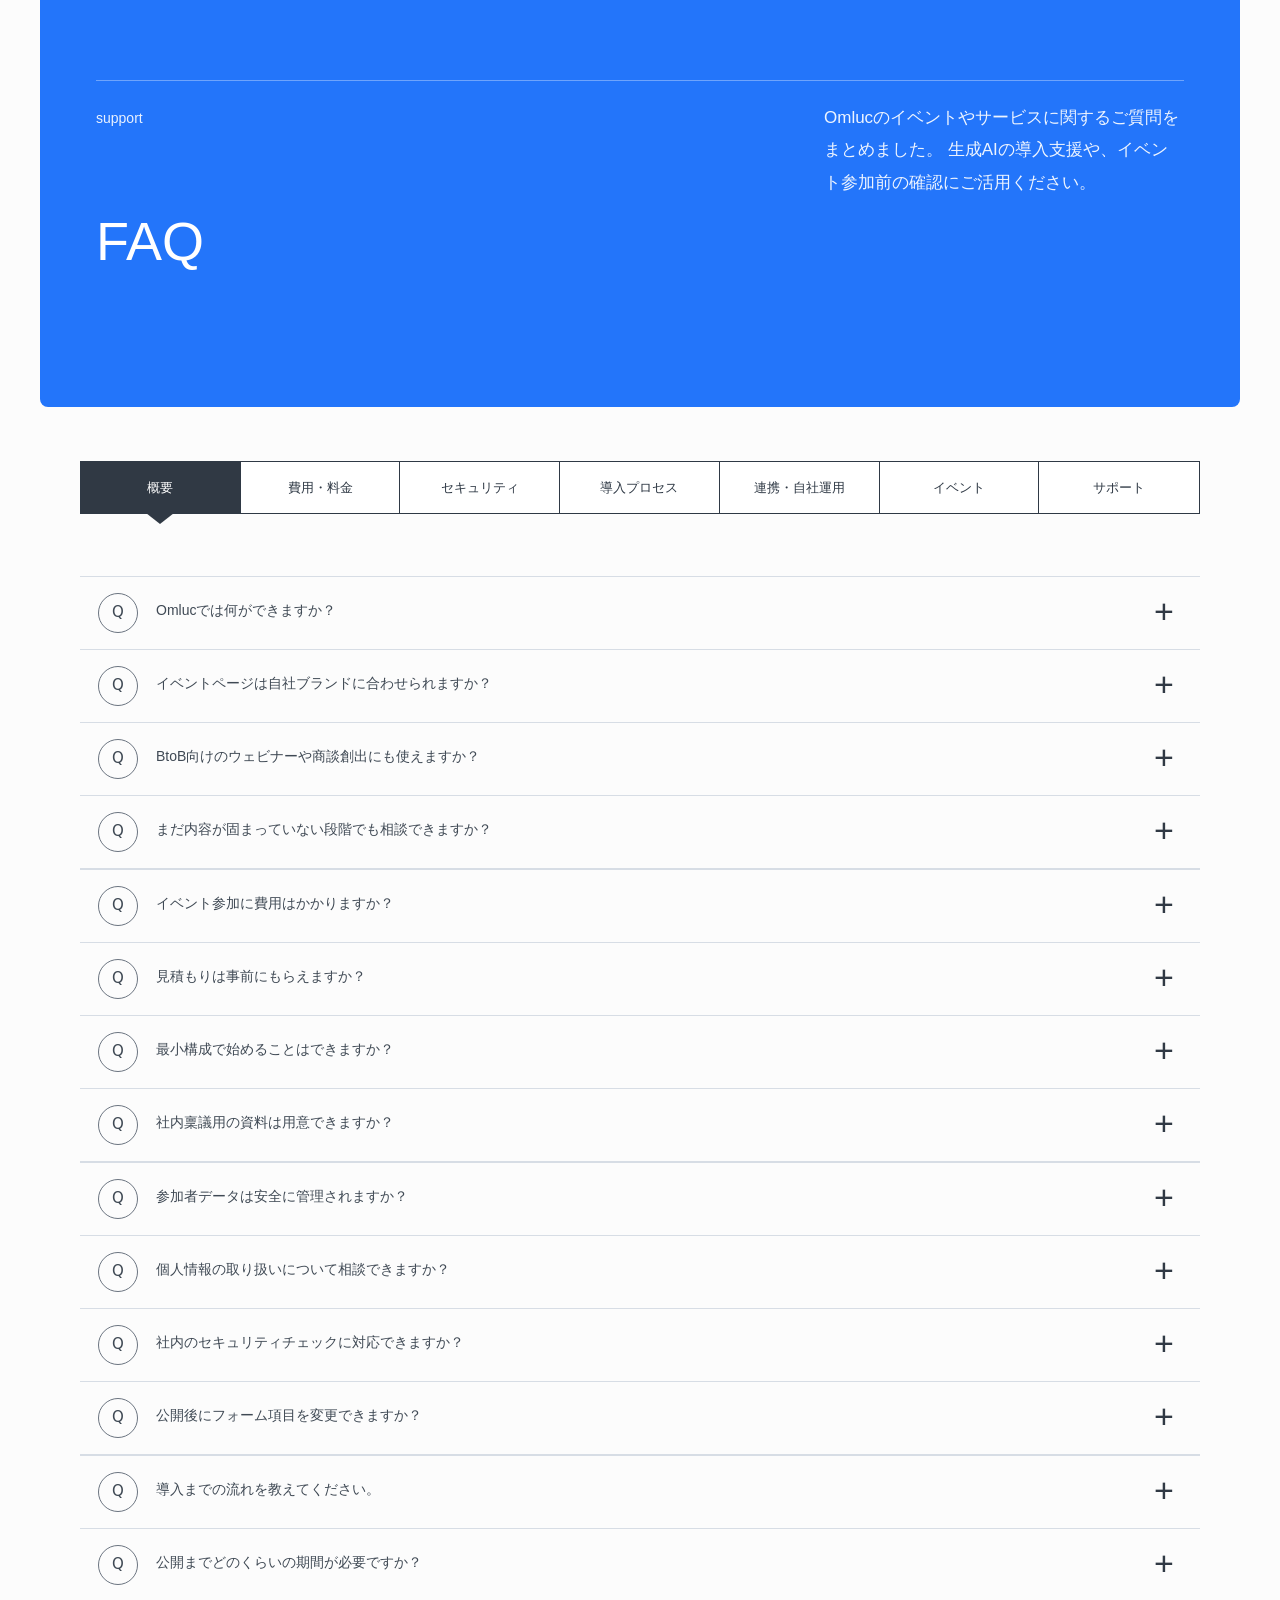
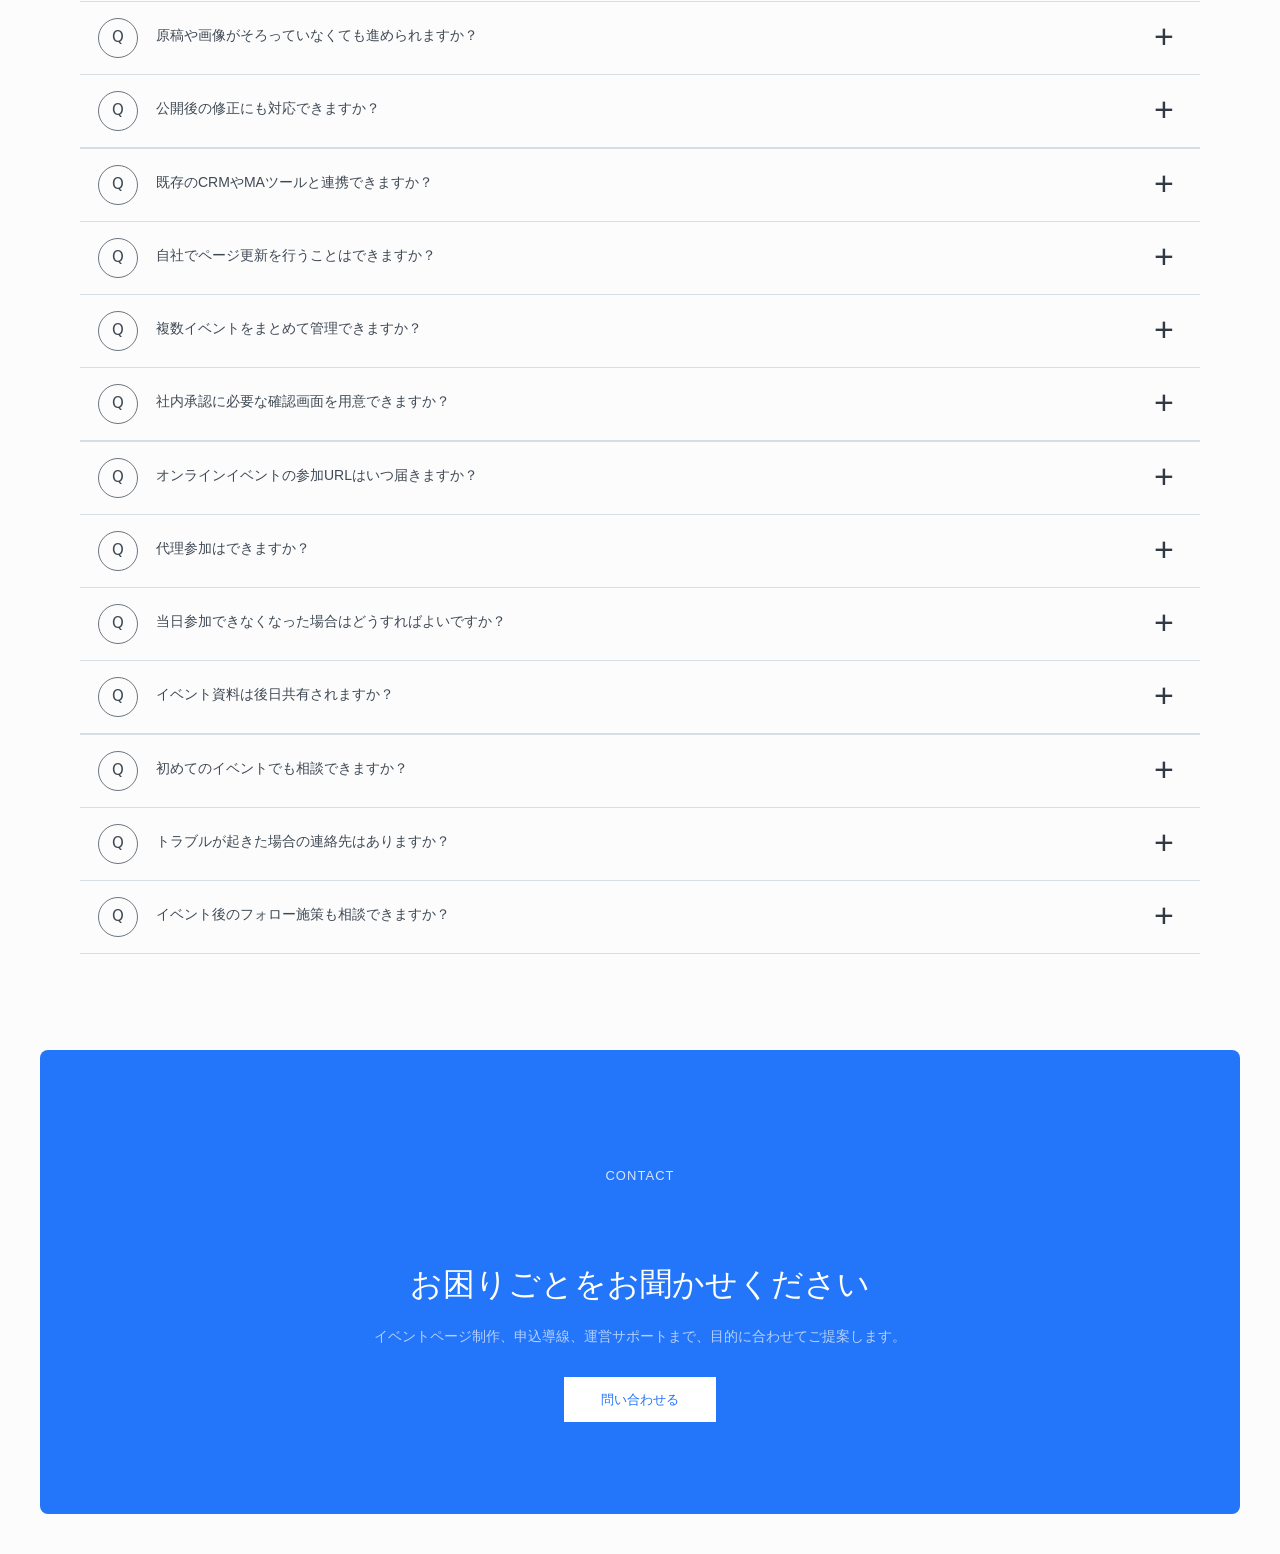
==== outputs/index.html @ 854fe70c "Add Omluc FAQ mockup" ====
<!DOCTYPE html>
<html lang="ja">
  <head>
    <meta charset="UTF-8" />
    <meta name="viewport" content="width=device-width, initial-scale=1.0" />
    <title>FAQ | Omluc</title>
    <link rel="stylesheet" href="style.css" />
  </head>
  <body>
    <header class="hero">
      <div class="hero__inner">
        <div class="hero__title">
          <p class="eyebrow">support</p>
          <h1>FAQ</h1>
        </div>
        <div class="hero__copy">
          <p>
            Omlucのイベントやサービスに関するご質問をまとめました。
            生成AIの導入支援や、イベント参加前の確認にご活用ください。
          </p>
        </div>
      </div>
    </header>

    <main>
      <section class="finder" aria-label="FAQカテゴリ">
        <div class="content">
          <div class="tags" aria-label="カテゴリタグ">
            <p class="tags__label">カテゴリから探す</p>
            <div class="tags__list">
              <a class="is-active" href="#basic">概要</a>
              <a href="#pricing">費用・料金</a>
              <a href="#security">セキュリティ</a>
              <a href="#process">導入プロセス</a>
              <a href="#integration">連携・自社運用</a>
              <a href="#event">イベント</a>
              <a href="#support">サポート</a>
            </div>
          </div>
        </div>
      </section>

      <section class="intro">
        <div class="content">
          <p class="intro__title">よく見られる質問</p>
          <ul class="quick-links">
            <li><a href="#q-basic-01">Omlucでは何ができますか？</a></li>
            <li><a href="#q-pricing-01">イベント参加に費用はかかりますか？</a></li>
            <li><a href="#q-security-01">データは安全に管理されますか？</a></li>
            <li><a href="#q-process-01">導入までの流れを教えてください。</a></li>
          </ul>
        </div>
      </section>

      <div class="faq-wrap">
        <section class="faq-section" id="basic">
          <h2>Omlucについて</h2>
          <div class="faq-list">
            <details class="faq-item" id="q-basic-01">
              <summary>Omlucでは何ができますか？</summary>
              <div class="faq-answer">
                <p>
                  Omlucは、法人向けのイベント運営や顧客接点づくりを支援するサービスです。企画段階の整理から、告知、申込導線、参加後のフォローまで、目的に合わせて設計できます。
                </p>
              </div>
            </details>
            <details class="faq-item">
              <summary>イベントページは自社ブランドに合わせられますか？</summary>
              <div class="faq-answer">
                <p>
                  はい。ロゴ、カラー、文言、CTA、フォーム項目などを調整し、既存サイトや営業資料と違和感のないトーンに整えられます。
                </p>
              </div>
            </details>
            <details class="faq-item">
              <summary>BtoB向けのウェビナーや商談創出にも使えますか？</summary>
              <div class="faq-answer">
                <p>
                  使えます。少人数セミナー、オンライン説明会、パートナー向けイベント、既存顧客向け勉強会など、営業活動に近いイベントにも対応します。
                </p>
              </div>
            </details>
            <details class="faq-item">
              <summary>まだ内容が固まっていない段階でも相談できますか？</summary>
              <div class="faq-answer">
                <p>
                  可能です。目的、対象者、開催形式、必要な申込項目などを一緒に整理し、実装前の構成案から検討できます。
                </p>
              </div>
            </details>
          </div>
        </section>

        <section class="faq-section" id="pricing">
          <h2>費用・料金</h2>
          <div class="faq-list">
            <details class="faq-item" id="q-pricing-01">
              <summary>イベント参加に費用はかかりますか？</summary>
              <div class="faq-answer">
                <p>
                  イベントごとに異なります。無料開催の場合は申込ページにその旨を明記し、有料開催の場合は料金、支払い方法、キャンセル条件を事前にご案内します。
                </p>
              </div>
            </details>
            <details class="faq-item">
              <summary>見積もりは事前にもらえますか？</summary>
              <div class="faq-answer">
                <p>
                  はい。ページ制作、運営支援、フォーム設計、配信環境など、必要な範囲を確認したうえでお見積もりします。
                </p>
              </div>
            </details>
            <details class="faq-item">
              <summary>最小構成で始めることはできますか？</summary>
              <div class="faq-answer">
                <p>
                  できます。まずは申込ページと基本的な参加者管理から始め、開催回数や運用体制に合わせて段階的に広げられます。
                </p>
              </div>
            </details>
            <details class="faq-item">
              <summary>社内稟議用の資料は用意できますか？</summary>
              <div class="faq-answer">
                <p>
                  必要に応じて、導入目的、想定効果、運用範囲、スケジュールを整理した資料作成をサポートします。
                </p>
              </div>
            </details>
          </div>
        </section>

        <section class="faq-section" id="security">
          <h2>セキュリティ・データ管理</h2>
          <div class="faq-list">
            <details class="faq-item" id="q-security-01">
              <summary>参加者データは安全に管理されますか？</summary>
              <div class="faq-answer">
                <p>
                  はい。取得する情報の範囲を最小限にし、用途や管理方法を明確にしたうえで運用します。必要に応じて貴社の規定に沿った確認も行います。
                </p>
              </div>
            </details>
            <details class="faq-item">
              <summary>個人情報の取り扱いについて相談できますか？</summary>
              <div class="faq-answer">
                <p>
                  可能です。申込フォームの項目、同意文言、プライバシーポリシーへの導線など、公開前に確認しながら整えます。
                </p>
              </div>
            </details>
            <details class="faq-item">
              <summary>社内のセキュリティチェックに対応できますか？</summary>
              <div class="faq-answer">
                <p>
                  事前に確認項目を共有いただければ、回答に必要な情報を整理します。詳細な監査や個別要件がある場合は、範囲を確認して対応します。
                </p>
              </div>
            </details>
            <details class="faq-item">
              <summary>公開後にフォーム項目を変更できますか？</summary>
              <div class="faq-answer">
                <p>
                  変更できます。ただし、すでに取得済みのデータとの整合性に影響する場合があるため、変更タイミングと運用手順を確認して進めます。
                </p>
              </div>
            </details>
          </div>
        </section>

        <section class="faq-section" id="process">
          <h2>導入プロセス・期間</h2>
          <div class="faq-list">
            <details class="faq-item" id="q-process-01">
              <summary>導入までの流れを教えてください。</summary>
              <div class="faq-answer">
                <p>
                  初回相談で目的と必要機能を確認し、構成案、デザイン、フォーム設計、公開前確認の順に進めます。小規模なページであれば短期間での準備も可能です。
                </p>
              </div>
            </details>
            <details class="faq-item">
              <summary>公開までどのくらいの期間が必要ですか？</summary>
              <div class="faq-answer">
                <p>
                  内容や確認フローによりますが、基本的なイベントページであれば1〜3週間程度が目安です。急ぎの場合は優先事項を絞って進行します。
                </p>
              </div>
            </details>
            <details class="faq-item">
              <summary>原稿や画像がそろっていなくても進められますか？</summary>
              <div class="faq-answer">
                <p>
                  はい。仮の構成と文言で先に全体像を作り、確定情報が入り次第差し替える進め方ができます。
                </p>
              </div>
            </details>
            <details class="faq-item">
              <summary>公開後の修正にも対応できますか？</summary>
              <div class="faq-answer">
                <p>
                  対応できます。開催前の細かな文言修正、申込締切の変更、満席表示、開催後のアーカイブ導線なども調整可能です。
                </p>
              </div>
            </details>
          </div>
        </section>

        <section class="faq-section" id="integration">
          <h2>連携・自社運用</h2>
          <div class="faq-list">
            <details class="faq-item">
              <summary>既存のCRMやMAツールと連携できますか？</summary>
              <div class="faq-answer">
                <p>
                  連携方法は利用中のツールによって異なります。CSV運用、フォーム連携、API連携など、現実的な運用負荷を見ながら設計します。
                </p>
              </div>
            </details>
            <details class="faq-item">
              <summary>自社でページ更新を行うことはできますか？</summary>
              <div class="faq-answer">
                <p>
                  可能です。更新頻度や担当者の人数に合わせて、編集しやすい構成や運用ルールを用意します。
                </p>
              </div>
            </details>
            <details class="faq-item">
              <summary>複数イベントをまとめて管理できますか？</summary>
              <div class="faq-answer">
                <p>
                  はい。開催一覧、カテゴリ別ページ、過去イベントのアーカイブなど、継続的なイベント運営を前提にした構成も設計できます。
                </p>
              </div>
            </details>
            <details class="faq-item">
              <summary>社内承認に必要な確認画面を用意できますか？</summary>
              <div class="faq-answer">
                <p>
                  公開前のレビューURLや確認用の画面を用意できます。関係者の確認が多い場合も、変更点を整理しながら進めます。
                </p>
              </div>
            </details>
          </div>
        </section>

        <section class="faq-section" id="event">
          <h2>イベント当日・参加方法</h2>
          <div class="faq-list">
            <details class="faq-item">
              <summary>オンラインイベントの参加URLはいつ届きますか？</summary>
              <div class="faq-answer">
                <p>
                  申込完了後のメール、または開催前のリマインドメールでご案内します。イベントによって送付タイミングが異なる場合があります。
                </p>
              </div>
            </details>
            <details class="faq-item">
              <summary>代理参加はできますか？</summary>
              <div class="faq-answer">
                <p>
                  イベントごとの条件によります。代理参加が可能な場合でも、参加者情報の変更手続きが必要になることがあります。
                </p>
              </div>
            </details>
            <details class="faq-item">
              <summary>当日参加できなくなった場合はどうすればよいですか？</summary>
              <div class="faq-answer">
                <p>
                  案内メールに記載の窓口、またはイベントページの問い合わせ先までご連絡ください。アーカイブ配信の有無もあわせてご案内します。
                </p>
              </div>
            </details>
            <details class="faq-item">
              <summary>イベント資料は後日共有されますか？</summary>
              <div class="faq-answer">
                <p>
                  共有可否はイベントごとに異なります。公開可能な資料がある場合は、参加者向けにメールなどでお知らせします。
                </p>
              </div>
            </details>
          </div>
        </section>

        <section class="faq-section" id="support">
          <h2>サポート</h2>
          <div class="faq-list">
            <details class="faq-item">
              <summary>初めてのイベントでも相談できますか？</summary>
              <div class="faq-answer">
                <p>
                  もちろんです。開催目的、集客方法、申込導線、当日の運用まで、必要な範囲を整理しながら伴走します。
                </p>
              </div>
            </details>
            <details class="faq-item">
              <summary>トラブルが起きた場合の連絡先はありますか？</summary>
              <div class="faq-answer">
                <p>
                  運用体制に応じて、事前に連絡先と対応フローを決めます。開催当日の問い合わせ対応も必要に応じて設計できます。
                </p>
              </div>
            </details>
            <details class="faq-item">
              <summary>イベント後のフォロー施策も相談できますか？</summary>
              <div class="faq-answer">
                <p>
                  はい。参加者へのお礼メール、アンケート、商談化のための導線、次回イベントへの誘導などを検討できます。
                </p>
              </div>
            </details>
          </div>
        </section>
      </div>
    </main>

    <section class="cta" aria-label="お問い合わせ">
      <div class="cta__inner">
        <p class="eyebrow">CONTACT</p>
        <h2>お困りごとをお聞かせください</h2>
        <p>
          イベントページ制作、申込導線、運営サポートまで、<br class="mobile-break" />目的に合わせてご提案します。
        </p>
        <a href="#" class="cta__button">問い合わせる</a>
      </div>
    </section>
  </body>
</html>
---- outputs/style.css ----
:root {
  --blue: #2375fa;
  --blue-deep: #1265ea;
  --text: #242a30;
  --muted: #647084;
  --line: #dce5f2;
  --line-blue: rgba(255, 255, 255, 0.34);
  --soft: #f3f7fd;
  --soft-strong: #e9f1ff;
  --white: #ffffff;
  --accent: #2375fa;
  --content: 1120px;
  --wide: 1360px;
  --texture: url("https://framerusercontent.com/images/6mcf62RlDfRfU61Yg5vb2pefpi4.png?width=256&height=256");
}

* {
  box-sizing: border-box;
}

html {
  scroll-behavior: smooth;
}

body {
  margin: 0;
  color: var(--text);
  background: rgb(252, 252, 252);
  font-family: "Hiragino Kaku Gothic ProN", sans-serif;
  font-size: 12px;
  font-weight: 300;
  line-height: 1.8;
  letter-spacing: 0;
}

a {
  color: inherit;
  text-decoration: none;
}

.hero {
  position: relative;
  overflow: hidden;
  width: min(calc(100% - 80px), var(--wide));
  margin: 0 auto;
  background-color: var(--blue);
  border-radius: 0 0 8px 8px;
  color: var(--white);
  padding: 80px 0 128px;
}

.hero::before,
.cta::before {
  content: "";
  position: absolute;
  inset: 0;
  z-index: 0;
  background-image: var(--texture);
  background-size: 256px 256px;
  background-repeat: repeat;
  opacity: 0.2;
  mix-blend-mode: soft-light;
  pointer-events: none;
}

.hero__inner {
  position: relative;
  z-index: 1;
  display: grid;
  grid-template-columns: 1fr 360px;
  gap: 80px;
  align-items: start;
  width: min(100% - 112px, var(--wide));
  margin: 0 auto;
}

.hero__inner::before {
  content: "";
  position: absolute;
  left: 0;
  right: 0;
  top: 0;
  height: 1px;
  background: rgba(255, 255, 255, 0.34);
}

.content,
.faq-wrap,
.cta__inner {
  width: min(100% - 48px, var(--content));
  margin: 0 auto;
}

.eyebrow {
  margin: 26px 0 74px;
  color: rgba(255, 255, 255, 0.9);
  font-size: 14px;
  font-weight: 400;
  letter-spacing: 0;
  text-transform: none;
}

.hero h1 {
  margin: 0;
  font-size: 54px;
  line-height: 1.36;
  font-weight: 300;
  font-family: "Hiragino Kaku Gothic ProN", sans-serif;
}

.hero__copy {
  padding-top: 22px;
}

.hero__copy p {
  margin: 0;
  color: rgba(255, 255, 255, 0.92);
  font-size: 17px;
  line-height: 1.9;
  font-weight: 300;
}

.hero__meta {
  margin-top: 20px;
  color: rgba(255, 255, 255, 0.7);
  font-size: 13px;
}

.finder {
  background: rgb(252, 252, 252);
  border-bottom: 0;
  padding: 54px 0 38px;
}

.finder .content {
  position: relative;
  z-index: 2;
}

.search {
  display: none;
}

.search input {
  width: 100%;
  height: 54px;
  padding: 0 18px 0 48px;
  color: var(--text);
  background: #f8fbff;
  border: 1px solid #d7e4f6;
  border-radius: 0;
  outline: none;
  font: inherit;
  transition: border-color 180ms ease, box-shadow 180ms ease;
}

.search input:focus {
  border-color: rgba(34, 117, 250, 0.55);
  box-shadow: 0 0 0 4px rgba(34, 117, 250, 0.08);
}

.search__icon {
  position: absolute;
  top: 50%;
  left: 18px;
  width: 15px;
  height: 15px;
  border: 2px solid rgba(34, 117, 250, 0.42);
  border-radius: 50%;
  transform: translateY(-50%);
  pointer-events: none;
}

.search__icon::after {
  content: "";
  position: absolute;
  right: -6px;
  bottom: -4px;
  width: 7px;
  height: 2px;
  background: rgba(34, 117, 250, 0.42);
  border-radius: 2px;
  transform: rotate(45deg);
}

.tags {
  margin: 0;
}

.tags__label,
.intro__title {
  margin: 0;
  color: #1b3764;
  font-size: 13px;
  font-weight: 400;
}

.tags__label {
  position: absolute;
  width: 1px;
  height: 1px;
  overflow: hidden;
  clip: rect(0, 0, 0, 0);
}

.tags__list {
  display: grid;
  grid-template-columns: repeat(7, minmax(0, 1fr));
  gap: 0;
  border: 1px solid #2f3945;
}

.tags__list a {
  position: relative;
  display: inline-flex;
  align-items: center;
  justify-content: center;
  min-height: 32px;
  padding: 14px 12px;
  color: #2f3945;
  background: var(--white);
  border-right: 1px solid #2f3945;
  border-radius: 0;
  font-size: 13px;
  font-weight: 300;
  transition: color 180ms ease, border-color 180ms ease, background 180ms ease;
}

.tags__list a:last-child {
  border-right: 0;
}

.tags__list a:hover,
.tags__list a.is-active {
  color: var(--white);
  background: #303944;
}

.tags__list a.is-active::after {
  content: "";
  position: absolute;
  left: 50%;
  bottom: -11px;
  width: 0;
  height: 0;
  border-left: 14px solid transparent;
  border-right: 14px solid transparent;
  border-top: 11px solid #303944;
  transform: translateX(-50%);
}

main:has(.faq-section:target) .tags__list a.is-active {
  color: #2f3945;
  background: var(--white);
}

main:has(.faq-section:target) .tags__list a.is-active::after {
  display: none;
}

main:has(#basic:target) .tags__list a[href="#basic"],
main:has(#pricing:target) .tags__list a[href="#pricing"],
main:has(#security:target) .tags__list a[href="#security"],
main:has(#process:target) .tags__list a[href="#process"],
main:has(#integration:target) .tags__list a[href="#integration"],
main:has(#event:target) .tags__list a[href="#event"],
main:has(#support:target) .tags__list a[href="#support"] {
  color: var(--white);
  background: #303944;
}

main:has(#basic:target) .tags__list a[href="#basic"]::after,
main:has(#pricing:target) .tags__list a[href="#pricing"]::after,
main:has(#security:target) .tags__list a[href="#security"]::after,
main:has(#process:target) .tags__list a[href="#process"]::after,
main:has(#integration:target) .tags__list a[href="#integration"]::after,
main:has(#event:target) .tags__list a[href="#event"]::after,
main:has(#support:target) .tags__list a[href="#support"]::after {
  content: "";
  position: absolute;
  left: 50%;
  bottom: -11px;
  width: 0;
  height: 0;
  border-left: 14px solid transparent;
  border-right: 14px solid transparent;
  border-top: 11px solid #303944;
  transform: translateX(-50%);
}

.intro {
  display: none;
}

.quick-links {
  display: grid;
  gap: 6px;
  margin: 0;
  padding: 0;
  list-style: none;
}

.quick-links a {
  display: block;
  padding: 10px 0;
  color: #4d5f78;
  border-bottom: 1px solid var(--line);
  font-size: 13px;
  transition: color 180ms ease;
}

.quick-links a::before {
  content: "-";
  margin-right: 9px;
  color: var(--accent);
}

.quick-links a:hover {
  color: var(--accent);
}

.faq-wrap {
  padding: 24px 0 96px;
}

.faq-section {
  scroll-margin-top: 28px;
}

.faq-section + .faq-section {
  margin-top: 0;
}

.faq-section h2 {
  position: absolute;
  width: 1px;
  height: 1px;
  overflow: hidden;
  clip: rect(0, 0, 0, 0);
}

.faq-list {
  border-top: 1px solid #d7dde5;
}

.faq-section:target .faq-list {
  border-top-color: rgba(35, 117, 250, 0.72);
  box-shadow: inset 4px 0 0 rgba(35, 117, 250, 0.9);
}

.faq-section:target .faq-item summary {
  color: var(--accent);
}

.faq-section:target .faq-item summary::before {
  border-color: var(--accent);
  color: var(--accent);
}

.faq-item {
  border-bottom: 1px solid #d7dde5;
}

.faq-item summary {
  position: relative;
  display: block;
  min-height: 72px;
  padding: 22px 64px 22px 76px;
  color: #3f4954;
  font-size: 14px;
  font-weight: 300;
  line-height: 1.7;
  cursor: pointer;
  list-style: none;
}

.faq-item summary::-webkit-details-marker {
  display: none;
}

.faq-item summary::before {
  content: "Q";
  position: absolute;
  top: 50%;
  left: 18px;
  width: 38px;
  height: 38px;
  border: 1px solid #6b7480;
  border-radius: 50%;
  color: #3f4954;
  font-family: "system-ui", -apple-system, "Segoe UI", sans-serif;
  font-size: 15px;
  font-weight: 400;
  line-height: 36px;
  text-align: center;
  transform: translateY(-50%);
}

.faq-item summary::after {
  content: "+";
  position: absolute;
  top: 50%;
  right: 22px;
  width: 28px;
  height: 28px;
  color: #303944;
  border-radius: 50%;
  font-size: 34px;
  font-weight: 200;
  line-height: 25px;
  text-align: center;
  transform: translateY(-50%);
  transition: color 180ms ease, background 180ms ease, transform 180ms ease;
}

.faq-item summary:hover::after {
  color: var(--accent);
  background: transparent;
}

.faq-item[open] summary::after {
  content: "×";
  color: #303944;
  font-size: 28px;
}

.faq-answer {
  padding: 0 72px 28px 76px;
  color: var(--muted);
  font-size: 14px;
}

.faq-answer p {
  margin: 0;
}

.cta {
  position: relative;
  overflow: hidden;
  width: min(calc(100% - 80px), var(--wide));
  margin: 0 auto 40px;
  background-color: var(--blue);
  border-radius: 8px;
  color: var(--white);
  padding: 88px 24px 92px;
  text-align: center;
}

.cta .eyebrow {
  position: relative;
  z-index: 1;
  color: rgba(255, 255, 255, 0.82);
  font-size: 13px;
  letter-spacing: 0.08em;
  font-weight: 300;
}

.cta h2 {
  position: relative;
  z-index: 1;
  margin: 0;
  font-size: 32px;
  line-height: 1.45;
  font-weight: 400;
  font-family: "system-ui", -apple-system, "system-ui", "Segoe UI", Roboto,
    Oxygen, Ubuntu, Cantarell, "Fira Sans", "Droid Sans", "Helvetica Neue",
    sans-serif, "System Default", sans-serif;
}

.cta p:not(.eyebrow) {
  position: relative;
  z-index: 1;
  margin: 16px auto 28px;
  max-width: 720px;
  color: rgba(255, 255, 255, 0.66);
  font-size: 14px;
}

.mobile-break {
  display: none;
}

.cta__button {
  position: relative;
  z-index: 1;
  display: inline-flex;
  align-items: center;
  justify-content: center;
  min-width: 152px;
  min-height: 44px;
  padding: 10px 22px;
  color: var(--blue);
  background: var(--white);
  border: 1px solid var(--white);
  border-radius: 0;
  font-size: 13px;
  font-weight: 400;
  transition: color 180ms ease, border-color 180ms ease, background 180ms ease;
}

.cta__button:hover {
  color: var(--white);
  background: transparent;
  border-color: rgba(255, 255, 255, 0.8);
}

@media (max-width: 720px) {
  body {
    font-size: 14px;
  }

  .hero {
    width: min(calc(100% - 32px), var(--wide));
    padding: 58px 0 96px;
    border-radius: 0 0 8px 8px;
  }

  .hero__inner {
    width: min(100% - 48px, var(--wide));
    grid-template-columns: 1fr;
    gap: 30px;
  }

  .content,
  .faq-wrap,
  .cta__inner {
    width: min(100% - 40px, var(--content));
  }

  .hero h1 {
    font-size: 40px;
  }

  .eyebrow {
    margin: 24px 0 44px;
    font-size: 13px;
  }

  .hero__copy {
    padding-top: 0;
  }

  .hero__copy p {
    font-size: 14px;
  }

  .finder {
    padding: 34px 0 24px;
  }

  .finder .content {
    overflow-x: auto;
    padding-bottom: 12px;
  }

  .search input {
    height: 48px;
    font-size: 13px;
  }

  .tags__list {
    min-width: 760px;
    grid-template-columns: repeat(7, 1fr);
  }

  .tags__list a {
    min-height: 48px;
    padding-inline: 12px;
  }

  .intro {
    padding: 34px 0 36px;
  }

  .faq-wrap {
    padding: 18px 0 72px;
  }

  .faq-section + .faq-section {
    margin-top: 48px;
  }

  .faq-section h2 {
    font-size: 17px;
  }

  .faq-item summary {
    min-height: 66px;
    padding: 18px 48px 18px 58px;
    font-size: 13px;
  }

  .faq-item summary::before {
    left: 8px;
    width: 34px;
    height: 34px;
    font-size: 14px;
    line-height: 32px;
  }

  .faq-item summary::after {
    right: 8px;
    font-size: 30px;
  }

  .faq-answer {
    padding: 0 48px 22px 58px;
    font-size: 13px;
  }

  .cta {
    width: min(calc(100% - 32px), var(--wide));
    padding: 68px 20px 72px;
    margin-bottom: 24px;
  }

  .cta h2 {
    font-size: 24px;
  }

  .mobile-break {
    display: block;
  }
}
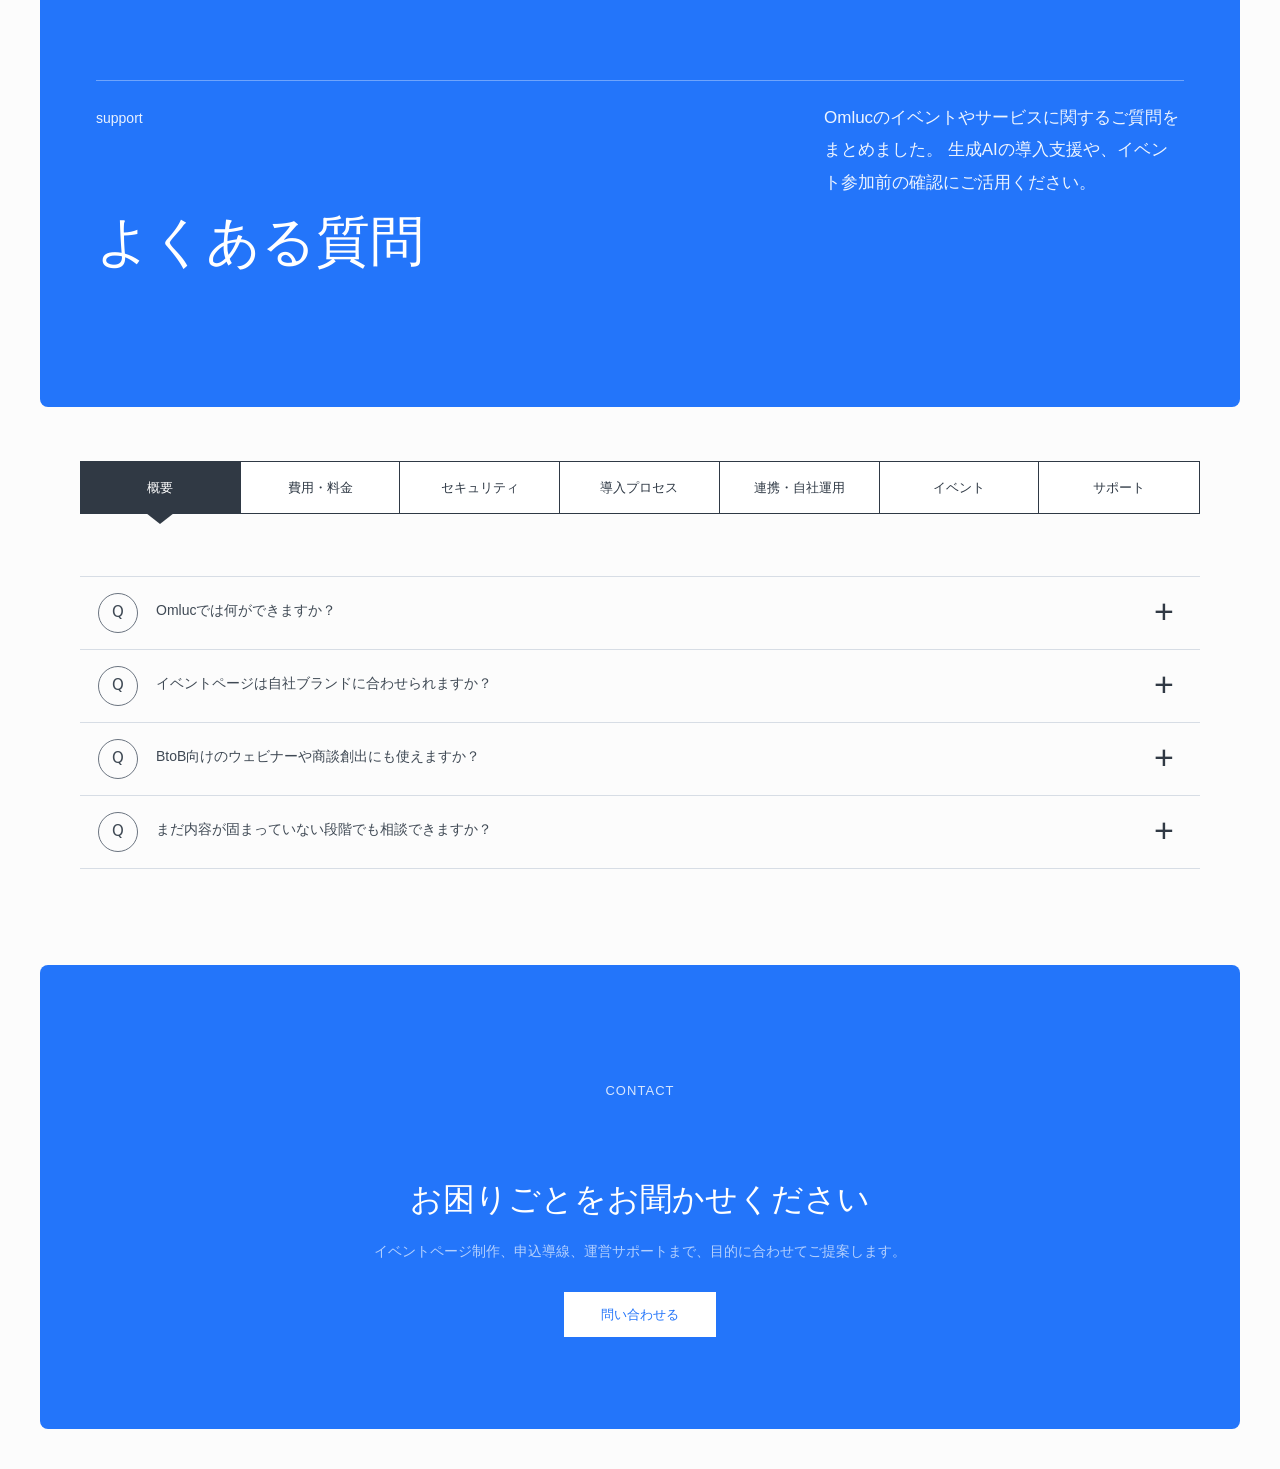
==== commit 27e09bbb: "Update hero title to Japanese FAQ heading" ====
--- a/outputs/index.html
+++ b/outputs/index.html
@@ -11,7 +11,7 @@
       <div class="hero__inner">
         <div class="hero__title">
           <p class="eyebrow">support</p>
-          <h1>FAQ</h1>
+          <h1>よくある質問</h1>
         </div>
         <div class="hero__copy">
           <p>
--- a/outputs/style.css
+++ b/outputs/style.css
@@ -325,10 +325,12 @@
 
 .faq-section {
   scroll-margin-top: 28px;
-}
-
-.faq-section + .faq-section {
-  margin-top: 0;
+  display: none;
+}
+
+main:not(:has(.faq-section:target)) #basic,
+.faq-section:target {
+  display: block;
 }
 
 .faq-section h2 {
@@ -341,20 +343,6 @@
 
 .faq-list {
   border-top: 1px solid #d7dde5;
-}
-
-.faq-section:target .faq-list {
-  border-top-color: rgba(35, 117, 250, 0.72);
-  box-shadow: inset 4px 0 0 rgba(35, 117, 250, 0.9);
-}
-
-.faq-section:target .faq-item summary {
-  color: var(--accent);
-}
-
-.faq-section:target .faq-item summary::before {
-  border-color: var(--accent);
-  color: var(--accent);
 }
 
 .faq-item {
@@ -528,7 +516,7 @@
   }
 
   .hero h1 {
-    font-size: 40px;
+    font-size: 34px;
   }
 
   .eyebrow {
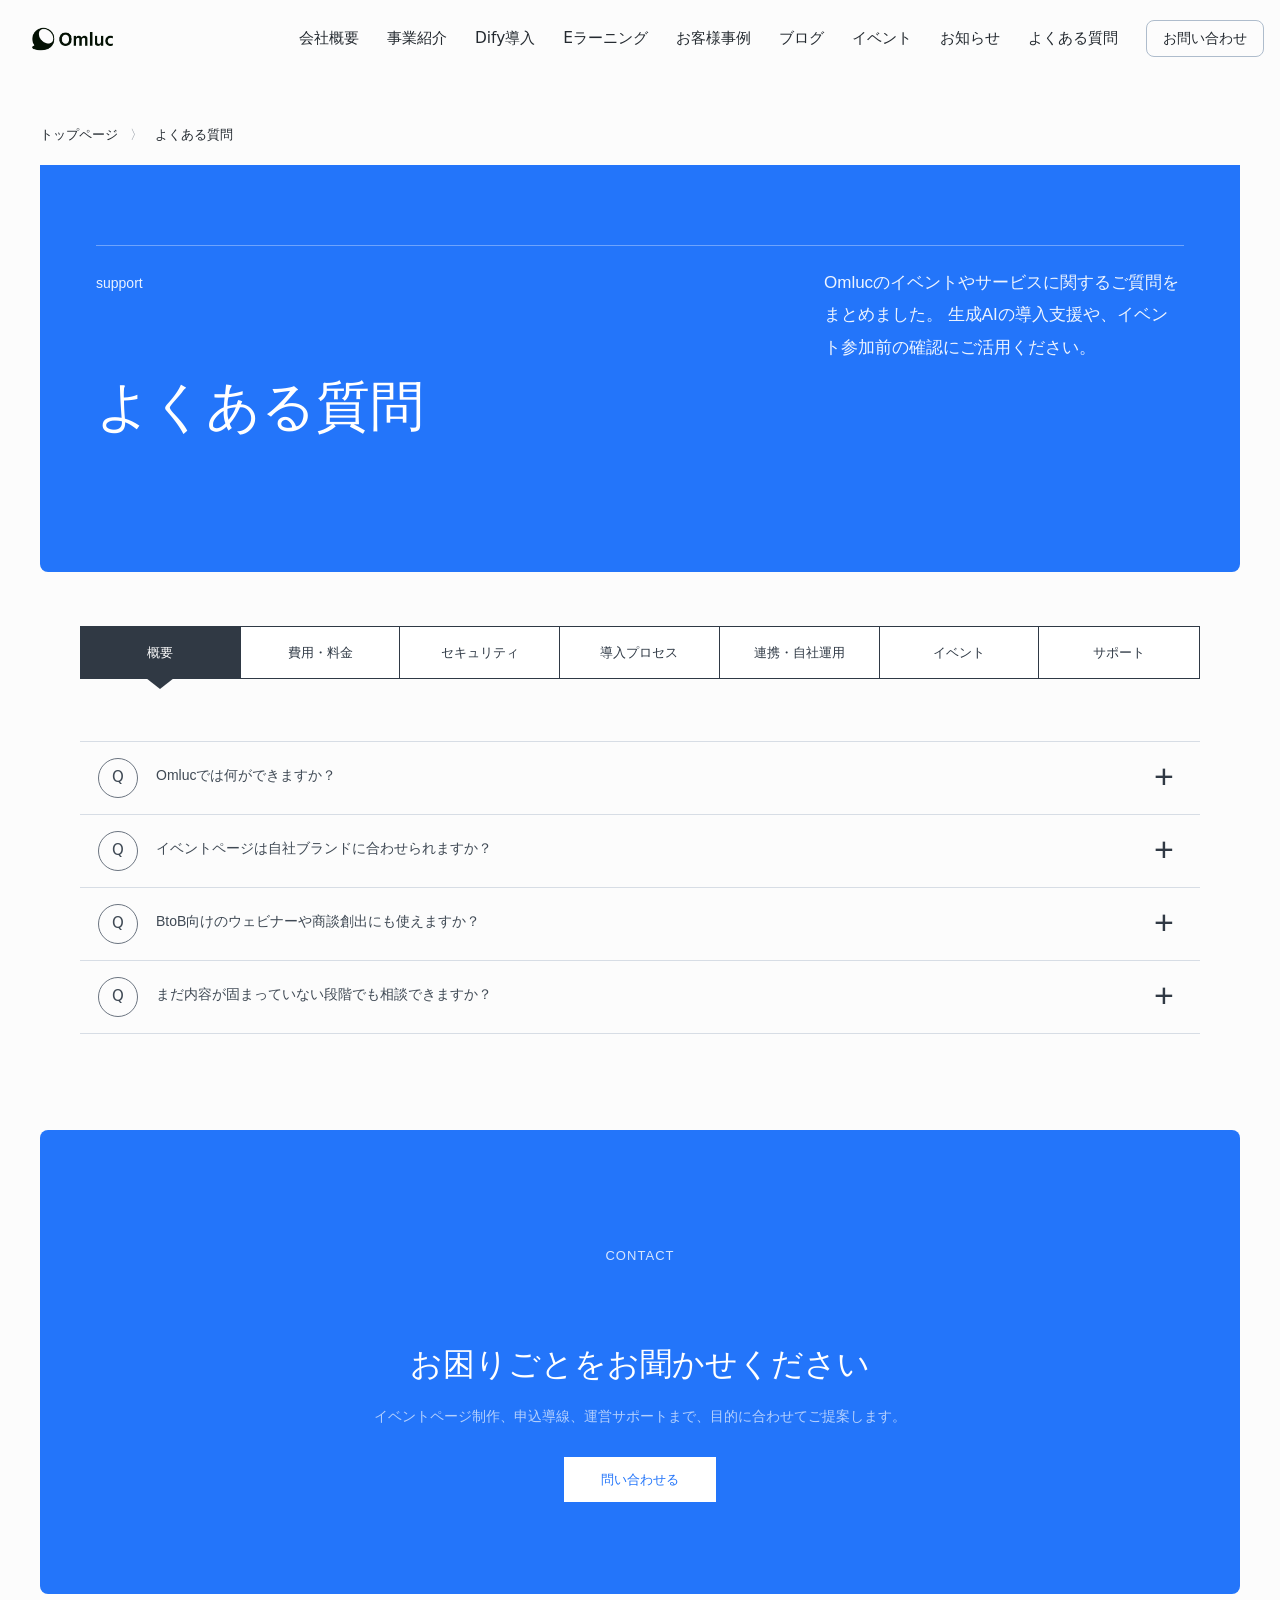
==== commit 4fab88b5: "Add Omluc header to FAQ page" ====
--- a/outputs/index.html
+++ b/outputs/index.html
@@ -7,6 +7,31 @@
     <link rel="stylesheet" href="style.css" />
   </head>
   <body>
+    <div class="site-top">
+      <header class="site-header" aria-label="サイトヘッダー">
+        <a class="site-logo" href="#" aria-label="Omlucトップページ">
+          <img src="LogoHorizontal%201.png" alt="Omluc" />
+        </a>
+        <nav class="site-nav" aria-label="グローバルナビゲーション">
+          <a href="#">会社概要</a>
+          <a href="#">事業紹介</a>
+          <a href="#">Dify導入</a>
+          <a href="#">Eラーニング</a>
+          <a href="#">お客様事例</a>
+          <a href="#">ブログ</a>
+          <a href="#">イベント</a>
+          <a href="#">お知らせ</a>
+          <a href="#">よくある質問</a>
+          <a class="site-nav__button" href="#">お問い合わせ</a>
+        </nav>
+      </header>
+      <nav class="breadcrumb" aria-label="パンくずリスト">
+        <a href="#">トップページ</a>
+        <span aria-hidden="true">〉</span>
+        <span>よくある質問</span>
+      </nav>
+    </div>
+
     <header class="hero">
       <div class="hero__inner">
         <div class="hero__title">
--- a/outputs/style.css
+++ b/outputs/style.css
@@ -38,6 +38,87 @@
   text-decoration: none;
 }
 
+.site-top {
+  background: rgb(252, 252, 252);
+}
+
+.site-header {
+  display: flex;
+  align-items: center;
+  justify-content: space-between;
+  min-height: 70px;
+  padding: 20px 16px 18px 28px;
+  gap: 24px;
+}
+
+.site-logo {
+  display: inline-flex;
+  align-items: center;
+  flex: 0 0 auto;
+}
+
+.site-logo img {
+  display: block;
+  width: 112px;
+  height: 32px;
+  object-fit: contain;
+  object-position: left center;
+}
+
+.site-nav {
+  display: flex;
+  align-items: center;
+  justify-content: flex-end;
+  gap: 28px;
+  color: #242a30;
+  font-size: 15.4px;
+  line-height: 1;
+  white-space: nowrap;
+  font-family: "system-ui", -apple-system, "system-ui", "Segoe UI", Roboto,
+    Oxygen, Ubuntu, Cantarell, "Fira Sans", "Droid Sans", "Helvetica Neue",
+    sans-serif, "System Default", sans-serif;
+  font-weight: 400;
+}
+
+.site-nav a {
+  transition: opacity 180ms ease;
+}
+
+.site-nav a:hover {
+  opacity: 0.62;
+}
+
+.site-nav__button {
+  display: inline-flex;
+  align-items: center;
+  justify-content: center;
+  min-width: 117px;
+  min-height: 37px;
+  padding: 10px 16px;
+  border: 1px solid #aebccc;
+  border-radius: 8px;
+  font-size: 14.3px;
+}
+
+.breadcrumb {
+  display: flex;
+  align-items: center;
+  gap: 12px;
+  min-height: 90px;
+  padding: 50px 40px 20px;
+  color: #242a30;
+  font-size: 13.2px;
+  line-height: 1.3;
+  font-family: "system-ui", -apple-system, "system-ui", "Segoe UI", Roboto,
+    Oxygen, Ubuntu, Cantarell, "Fira Sans", "Droid Sans", "Helvetica Neue",
+    sans-serif, "System Default", sans-serif;
+  font-weight: 400;
+}
+
+.breadcrumb span[aria-hidden="true"] {
+  color: #8a929c;
+}
+
 .hero {
   position: relative;
   overflow: hidden;
@@ -497,6 +578,25 @@
     font-size: 14px;
   }
 
+  .site-header {
+    min-height: 70px;
+    padding: 20px 20px 18px;
+  }
+
+  .site-logo img {
+    width: 112px;
+  }
+
+  .site-nav {
+    display: none;
+  }
+
+  .breadcrumb {
+    min-height: 90px;
+    padding: 50px 20px 20px;
+    font-size: 13.2px;
+  }
+
   .hero {
     width: min(calc(100% - 32px), var(--wide));
     padding: 58px 0 96px;
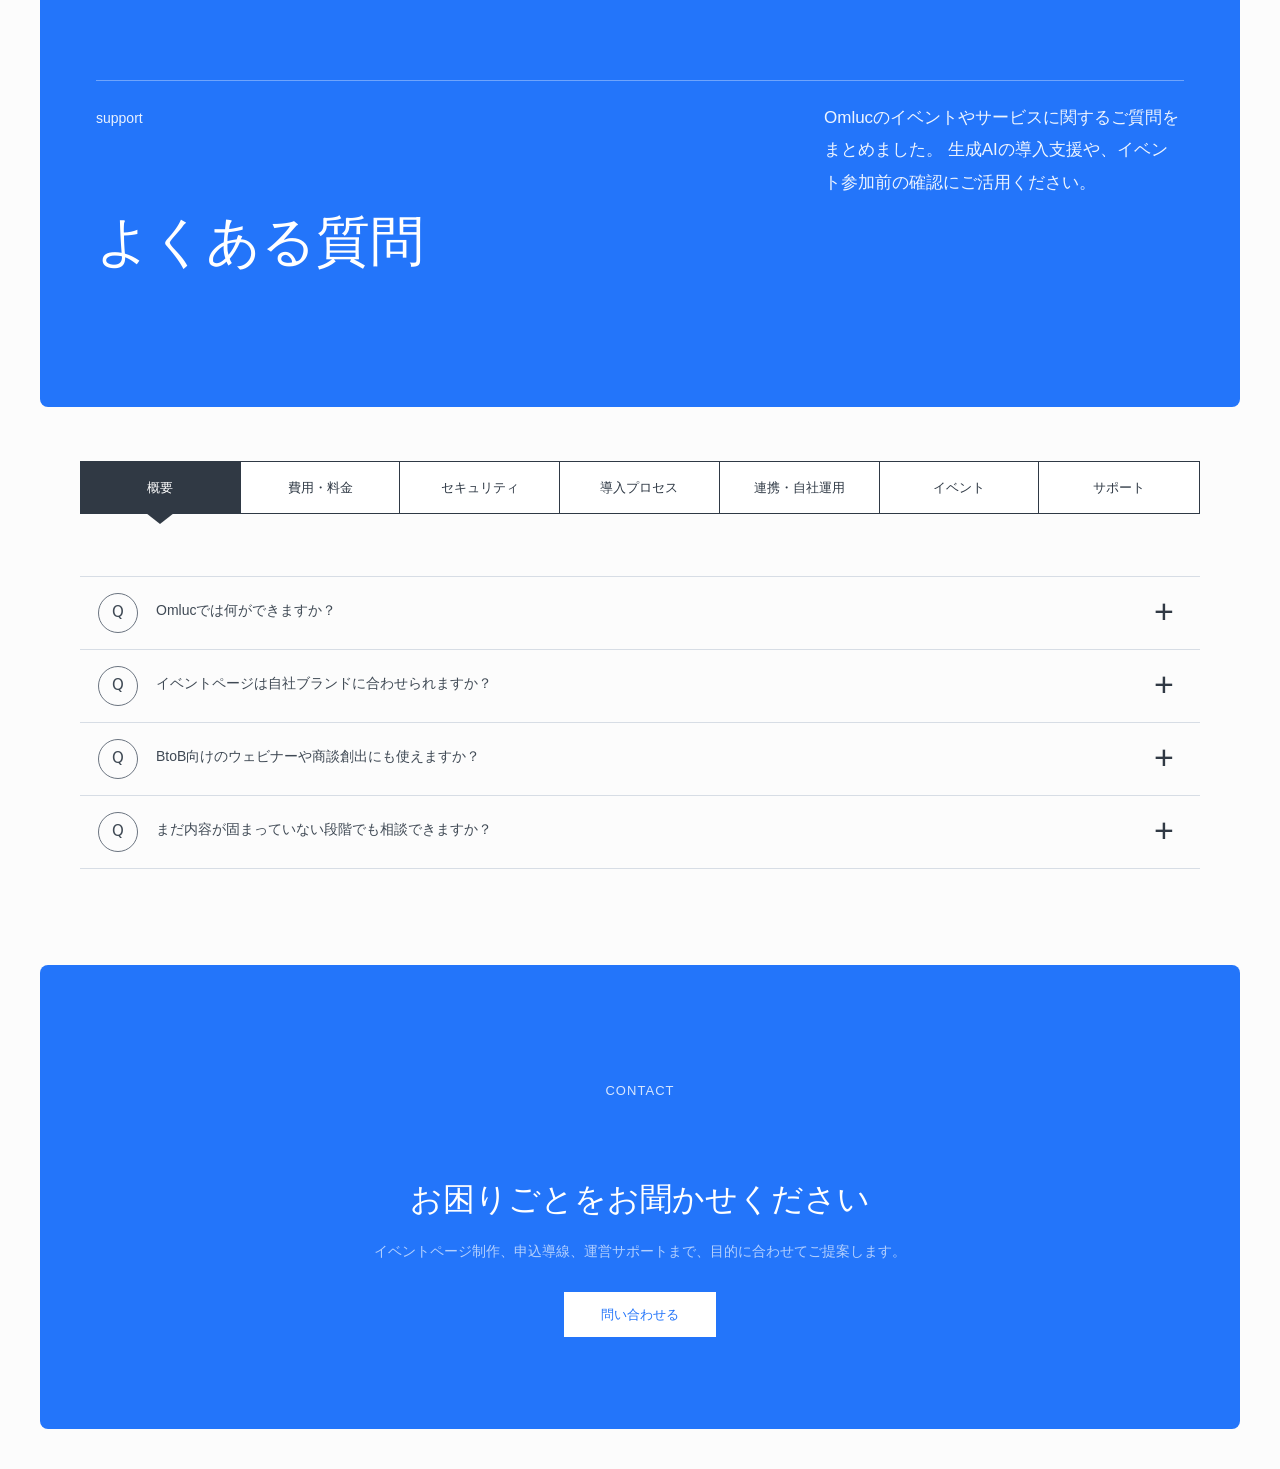
==== commit dc6c6d0a: "Prepare FAQ page for Framer embed" ====
--- a/outputs/index.html
+++ b/outputs/index.html
@@ -7,31 +7,6 @@
     <link rel="stylesheet" href="style.css" />
   </head>
   <body>
-    <div class="site-top">
-      <header class="site-header" aria-label="サイトヘッダー">
-        <a class="site-logo" href="#" aria-label="Omlucトップページ">
-          <img src="LogoHorizontal%201.png" alt="Omluc" />
-        </a>
-        <nav class="site-nav" aria-label="グローバルナビゲーション">
-          <a href="#">会社概要</a>
-          <a href="#">事業紹介</a>
-          <a href="#">Dify導入</a>
-          <a href="#">Eラーニング</a>
-          <a href="#">お客様事例</a>
-          <a href="#">ブログ</a>
-          <a href="#">イベント</a>
-          <a href="#">お知らせ</a>
-          <a href="#">よくある質問</a>
-          <a class="site-nav__button" href="#">お問い合わせ</a>
-        </nav>
-      </header>
-      <nav class="breadcrumb" aria-label="パンくずリスト">
-        <a href="#">トップページ</a>
-        <span aria-hidden="true">〉</span>
-        <span>よくある質問</span>
-      </nav>
-    </div>
-
     <header class="hero">
       <div class="hero__inner">
         <div class="hero__title">
--- a/outputs/style.css
+++ b/outputs/style.css
@@ -38,87 +38,6 @@
   text-decoration: none;
 }
 
-.site-top {
-  background: rgb(252, 252, 252);
-}
-
-.site-header {
-  display: flex;
-  align-items: center;
-  justify-content: space-between;
-  min-height: 70px;
-  padding: 20px 16px 18px 28px;
-  gap: 24px;
-}
-
-.site-logo {
-  display: inline-flex;
-  align-items: center;
-  flex: 0 0 auto;
-}
-
-.site-logo img {
-  display: block;
-  width: 112px;
-  height: 32px;
-  object-fit: contain;
-  object-position: left center;
-}
-
-.site-nav {
-  display: flex;
-  align-items: center;
-  justify-content: flex-end;
-  gap: 28px;
-  color: #242a30;
-  font-size: 15.4px;
-  line-height: 1;
-  white-space: nowrap;
-  font-family: "system-ui", -apple-system, "system-ui", "Segoe UI", Roboto,
-    Oxygen, Ubuntu, Cantarell, "Fira Sans", "Droid Sans", "Helvetica Neue",
-    sans-serif, "System Default", sans-serif;
-  font-weight: 400;
-}
-
-.site-nav a {
-  transition: opacity 180ms ease;
-}
-
-.site-nav a:hover {
-  opacity: 0.62;
-}
-
-.site-nav__button {
-  display: inline-flex;
-  align-items: center;
-  justify-content: center;
-  min-width: 117px;
-  min-height: 37px;
-  padding: 10px 16px;
-  border: 1px solid #aebccc;
-  border-radius: 8px;
-  font-size: 14.3px;
-}
-
-.breadcrumb {
-  display: flex;
-  align-items: center;
-  gap: 12px;
-  min-height: 90px;
-  padding: 50px 40px 20px;
-  color: #242a30;
-  font-size: 13.2px;
-  line-height: 1.3;
-  font-family: "system-ui", -apple-system, "system-ui", "Segoe UI", Roboto,
-    Oxygen, Ubuntu, Cantarell, "Fira Sans", "Droid Sans", "Helvetica Neue",
-    sans-serif, "System Default", sans-serif;
-  font-weight: 400;
-}
-
-.breadcrumb span[aria-hidden="true"] {
-  color: #8a929c;
-}
-
 .hero {
   position: relative;
   overflow: hidden;
@@ -578,25 +497,6 @@
     font-size: 14px;
   }
 
-  .site-header {
-    min-height: 70px;
-    padding: 20px 20px 18px;
-  }
-
-  .site-logo img {
-    width: 112px;
-  }
-
-  .site-nav {
-    display: none;
-  }
-
-  .breadcrumb {
-    min-height: 90px;
-    padding: 50px 20px 20px;
-    font-size: 13.2px;
-  }
-
   .hero {
     width: min(calc(100% - 32px), var(--wide));
     padding: 58px 0 96px;
